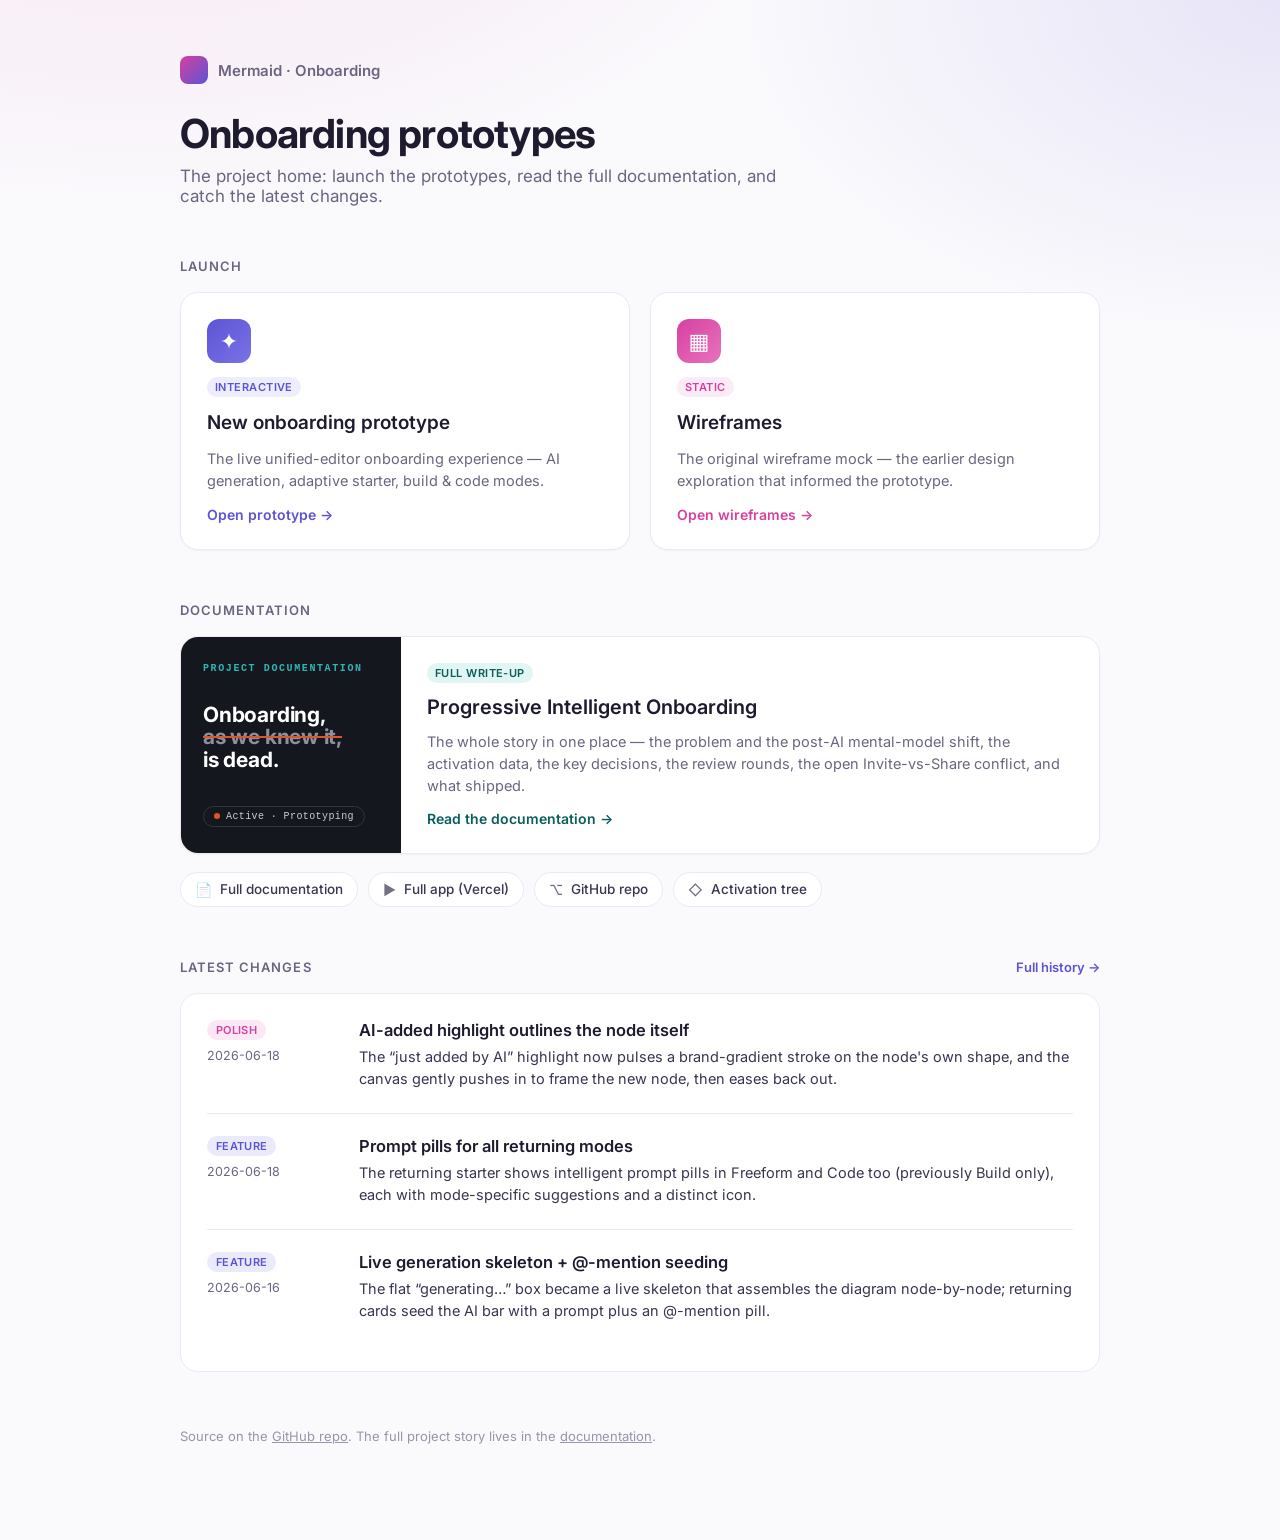
==== index.html @ cbf221f8 "Trim hub to 3 latest changes; add full documentation page The hub now opens to launchers, a Document" ====
<!doctype html>
<html lang="en">
  <head>
    <meta charset="utf-8" />
    <meta name="viewport" content="width=device-width, initial-scale=1" />
    <title>Mermaid · Onboarding Prototypes</title>
    <meta
      name="description"
      content="Entrypoint for the Mermaid onboarding prototypes — launch the prototype and wireframes, read the full project documentation, and see the latest changes."
    />
    <link rel="preconnect" href="https://fonts.googleapis.com" />
    <link rel="preconnect" href="https://fonts.gstatic.com" crossorigin />
    <link
      href="https://fonts.googleapis.com/css2?family=Inter:wght@400;500;600;700&display=swap"
      rel="stylesheet"
    />
    <style>
      :root {
        --pink: #d640a1;
        --purple: #5c54d4;
        --ink: #1f1b2e;
        --muted: #6b6680;
        --line: #ece9f3;
        --card: #ffffff;
        --bg: #faf9fc;
      }
      * {
        box-sizing: border-box;
      }
      html,
      body {
        margin: 0;
      }
      body {
        font-family: "Inter", system-ui, -apple-system, sans-serif;
        color: var(--ink);
        background:
          radial-gradient(1100px 600px at 12% -10%, rgba(214, 64, 161, 0.1), transparent 60%),
          radial-gradient(1000px 620px at 100% 0%, rgba(92, 84, 212, 0.12), transparent 55%),
          var(--bg);
        min-height: 100vh;
        padding: 56px 24px 96px;
      }
      .wrap {
        width: 100%;
        max-width: 920px;
        margin: 0 auto;
      }
      .brand {
        display: flex;
        align-items: center;
        gap: 10px;
        margin-bottom: 28px;
      }
      .brand .dot {
        width: 28px;
        height: 28px;
        border-radius: 8px;
        background: linear-gradient(135deg, var(--pink), var(--purple));
      }
      .brand span {
        font-weight: 600;
        font-size: 15px;
        color: var(--muted);
      }
      h1 {
        font-size: clamp(28px, 4vw, 40px);
        line-height: 1.1;
        margin: 0 0 10px;
        font-weight: 700;
        letter-spacing: -0.02em;
      }
      .lede {
        margin: 0 0 36px;
        color: var(--muted);
        font-size: 17px;
        max-width: 56ch;
      }

      /* ---------- Section scaffolding ---------- */
      section {
        margin-top: 52px;
      }
      .section-head {
        display: flex;
        align-items: baseline;
        justify-content: space-between;
        gap: 12px;
        margin-bottom: 18px;
      }
      .section-head h2 {
        font-size: 13px;
        font-weight: 600;
        text-transform: uppercase;
        letter-spacing: 0.08em;
        color: var(--muted);
        margin: 0;
      }
      .section-head a.head-link {
        font-size: 13px;
        font-weight: 600;
        color: var(--purple);
        text-decoration: none;
      }
      .section-head a.head-link:hover {
        text-decoration: underline;
      }

      /* ---------- Launch cards ---------- */
      .grid {
        display: grid;
        grid-template-columns: repeat(2, 1fr);
        gap: 20px;
      }
      @media (max-width: 680px) {
        .grid {
          grid-template-columns: 1fr;
        }
      }
      .card {
        display: flex;
        flex-direction: column;
        gap: 14px;
        padding: 26px;
        background: var(--card);
        border: 1px solid var(--line);
        border-radius: 18px;
        text-decoration: none;
        color: inherit;
        box-shadow: 0 1px 2px rgba(31, 27, 46, 0.04);
        transition:
          transform 0.18s ease,
          box-shadow 0.18s ease,
          border-color 0.18s ease;
      }
      .card:hover {
        transform: translateY(-3px);
        border-color: #ddd7ec;
        box-shadow: 0 18px 40px -18px rgba(92, 84, 212, 0.4);
      }
      .badge {
        width: 44px;
        height: 44px;
        border-radius: 12px;
        display: grid;
        place-items: center;
        color: #fff;
        font-size: 22px;
      }
      .badge.proto {
        background: linear-gradient(135deg, var(--purple), #7a72e6);
      }
      .badge.wire {
        background: linear-gradient(135deg, var(--pink), #e873bd);
      }
      .badge.docs {
        background: linear-gradient(135deg, #15171f, #3a3550);
      }
      .card h3 {
        margin: 0;
        font-size: 19px;
        font-weight: 600;
      }
      .card p {
        margin: 0;
        color: var(--muted);
        font-size: 14.5px;
        line-height: 1.5;
      }
      .go {
        margin-top: auto;
        font-size: 14px;
        font-weight: 600;
        color: var(--purple);
      }
      .card.wire .go {
        color: var(--pink);
      }
      .card.docs .go {
        color: #3a3550;
      }
      .tag {
        align-self: flex-start;
        font-size: 11px;
        font-weight: 600;
        letter-spacing: 0.04em;
        text-transform: uppercase;
        padding: 3px 8px;
        border-radius: 999px;
        background: rgba(92, 84, 212, 0.1);
        color: var(--purple);
      }
      .card.wire .tag {
        background: rgba(214, 64, 161, 0.1);
        color: var(--pink);
      }
      .card.docs .tag {
        background: rgba(31, 27, 46, 0.08);
        color: #3a3550;
      }

      /* ---------- Documentation feature card ---------- */
      .doc-card {
        display: grid;
        grid-template-columns: 220px 1fr;
        gap: 0;
        background: var(--card);
        border: 1px solid var(--line);
        border-radius: 18px;
        overflow: hidden;
        text-decoration: none;
        color: inherit;
        box-shadow: 0 1px 2px rgba(31, 27, 46, 0.04);
        transition:
          transform 0.18s ease,
          box-shadow 0.18s ease,
          border-color 0.18s ease;
      }
      .doc-card:hover {
        transform: translateY(-3px);
        border-color: #ddd7ec;
        box-shadow: 0 18px 40px -18px rgba(92, 84, 212, 0.4);
      }
      .doc-thumb {
        position: relative;
        background: #15171f;
        color: #fff;
        padding: 26px 22px;
        display: flex;
        flex-direction: column;
        justify-content: space-between;
        min-height: 168px;
      }
      .doc-thumb .kicker {
        font-family: ui-monospace, "JetBrains Mono", monospace;
        font-size: 10px;
        letter-spacing: 0.16em;
        text-transform: uppercase;
        color: #2fb6b3;
        font-weight: 600;
      }
      .doc-thumb .strap {
        font-size: 21px;
        line-height: 1.08;
        font-weight: 700;
        letter-spacing: -0.01em;
        margin-top: 12px;
      }
      .doc-thumb .strap s {
        color: #8a90a0;
        text-decoration-color: #e1542b;
        text-decoration-thickness: 2px;
      }
      .doc-thumb .pill {
        align-self: flex-start;
        margin-top: 16px;
        font-family: ui-monospace, "JetBrains Mono", monospace;
        font-size: 10px;
        letter-spacing: 0.04em;
        color: #c9cdd8;
        border: 1px solid #30343f;
        border-radius: 999px;
        padding: 4px 10px;
        display: inline-flex;
        align-items: center;
        gap: 6px;
      }
      .doc-thumb .pdot {
        width: 6px;
        height: 6px;
        border-radius: 50%;
        background: #e1542b;
      }
      .doc-body {
        padding: 26px;
        display: flex;
        flex-direction: column;
        gap: 12px;
      }
      .doc-body .tag {
        background: rgba(46, 182, 179, 0.14);
        color: #0a5f5e;
      }
      .doc-body h3 {
        margin: 0;
        font-size: 20px;
        font-weight: 600;
      }
      .doc-body p {
        margin: 0;
        color: var(--muted);
        font-size: 14.5px;
        line-height: 1.55;
      }
      .doc-body .go {
        color: #0a5f5e;
      }
      @media (max-width: 680px) {
        .doc-card {
          grid-template-columns: 1fr;
        }
      }

      /* ---------- Quick links ---------- */
      .links {
        display: flex;
        flex-wrap: wrap;
        gap: 10px;
      }
      .links a {
        display: inline-flex;
        align-items: center;
        gap: 8px;
        font-size: 13.5px;
        font-weight: 500;
        color: #3a3550;
        text-decoration: none;
        background: var(--card);
        border: 1px solid var(--line);
        border-radius: 999px;
        padding: 8px 14px;
        transition:
          border-color 0.15s ease,
          color 0.15s ease;
      }
      .links a:hover {
        border-color: #ddd7ec;
        color: var(--purple);
      }
      .links a .ico {
        font-size: 14px;
        opacity: 0.7;
      }

      /* ---------- Changelog (3 latest) ---------- */
      .panel {
        background: var(--card);
        border: 1px solid var(--line);
        border-radius: 18px;
        padding: 26px;
      }
      .entry {
        display: grid;
        grid-template-columns: 132px 1fr;
        gap: 20px;
        padding: 22px 0;
        border-top: 1px solid var(--line);
      }
      .entry:first-child {
        border-top: none;
        padding-top: 0;
      }
      @media (max-width: 680px) {
        .entry {
          grid-template-columns: 1fr;
          gap: 10px;
        }
      }
      .entry .meta {
        font-size: 12.5px;
        color: var(--muted);
      }
      .entry .date {
        display: block;
        margin-top: 8px;
      }
      .cat {
        display: inline-block;
        font-size: 11px;
        font-weight: 600;
        letter-spacing: 0.03em;
        text-transform: uppercase;
        padding: 3px 9px;
        border-radius: 999px;
      }
      .cat.feature {
        background: rgba(92, 84, 212, 0.12);
        color: var(--purple);
      }
      .cat.polish {
        background: rgba(214, 64, 161, 0.12);
        color: var(--pink);
      }
      .cat.infra {
        background: rgba(34, 139, 110, 0.14);
        color: #1f7a5e;
      }
      .cat.decision {
        background: rgba(199, 137, 16, 0.16);
        color: #9a6a0b;
      }
      .cat.note {
        background: rgba(107, 102, 128, 0.14);
        color: var(--muted);
      }
      .entry h3 {
        margin: 0 0 6px;
        font-size: 16.5px;
        font-weight: 600;
      }
      .entry .what {
        margin: 0;
        font-size: 14.5px;
        line-height: 1.55;
        color: #3a3550;
      }

      footer {
        margin-top: 56px;
        color: #9a95ab;
        font-size: 13px;
      }
      footer a {
        color: #9a95ab;
      }
    </style>
  </head>
  <body>
    <div class="wrap">
      <div class="brand">
        <div class="dot" aria-hidden="true"></div>
        <span>Mermaid · Onboarding</span>
      </div>

      <h1>Onboarding prototypes</h1>
      <p class="lede">
        The project home: launch the prototypes, read the full documentation,
        and catch the latest changes.
      </p>

      <!-- ===================== LAUNCH ===================== -->
      <section aria-label="Prototypes">
        <div class="section-head"><h2>Launch</h2></div>
        <div class="grid">
          <a class="card proto" href="./prototype/">
            <div class="badge proto" aria-hidden="true">✦</div>
            <span class="tag">Interactive</span>
            <h3>New onboarding prototype</h3>
            <p>
              The live unified-editor onboarding experience — AI generation,
              adaptive starter, build &amp; code modes.
            </p>
            <span class="go">Open prototype →</span>
          </a>

          <a class="card wire" href="./wireframes/">
            <div class="badge wire" aria-hidden="true">▦</div>
            <span class="tag">Static</span>
            <h3>Wireframes</h3>
            <p>
              The original wireframe mock — the earlier design exploration that
              informed the prototype.
            </p>
            <span class="go">Open wireframes →</span>
          </a>
        </div>
      </section>

      <!-- ===================== DOCUMENTATION ===================== -->
      <section aria-label="Documentation">
        <div class="section-head"><h2>Documentation</h2></div>
        <a class="doc-card" href="./documentation/">
          <div class="doc-thumb" aria-hidden="true">
            <div class="kicker">Project Documentation</div>
            <div class="strap">Onboarding,<br /><s>as we knew it,</s><br />is dead.</div>
            <span class="pill"><span class="pdot"></span> Active · Prototyping</span>
          </div>
          <div class="doc-body">
            <span class="tag">Full write-up</span>
            <h3>Progressive Intelligent Onboarding</h3>
            <p>
              The whole story in one place — the problem and the post-AI
              mental-model shift, the activation data, the key decisions, the
              review rounds, the open Invite-vs-Share conflict, and what shipped.
            </p>
            <span class="go">Read the documentation →</span>
          </div>
        </a>

        <div class="links" style="margin-top: 18px">
          <a href="./documentation/"><span class="ico">📄</span> Full documentation</a>
          <a href="https://unified-editor-ten.vercel.app/"><span class="ico">▶</span> Full app (Vercel)</a>
          <a href="https://github.com/rubenmango/Mermaid-onboarding-intelliagent-"><span class="ico">⌥</span> GitHub repo</a>
          <a href="https://mermaid.ai/app/projects/4fd27a49-a84c-4c00-99c5-d98790210369/diagrams/3564311c-bf39-4794-8918-57a1eb16488d"><span class="ico">◇</span> Activation tree</a>
        </div>
      </section>

      <!-- ===================== LATEST CHANGES ===================== -->
      <section aria-label="Latest changes">
        <div class="section-head">
          <h2>Latest changes</h2>
          <a class="head-link" href="./documentation/#evolution">Full history →</a>
        </div>
        <div class="panel">
          <div id="changelog"><!-- 3 latest injected here --></div>
        </div>
      </section>

      <footer>
        Source on the
        <a href="https://github.com/rubenmango/Mermaid-onboarding-intelliagent-"
          >GitHub repo</a
        >. The full project story lives in the
        <a href="./documentation/">documentation</a>.
      </footer>
    </div>

    <script>
      // ---------- Latest changes (3 most recent, newest first) ----------
      // Edit this array to publish entries. The hub only shows these three;
      // the full history lives in ./documentation/#evolution.
      const LATEST = [
        {
          date: "2026-06-18",
          cat: "polish",
          title: "AI-added highlight outlines the node itself",
          what: "The “just added by AI” highlight now pulses a brand-gradient stroke on the node's own shape, and the canvas gently pushes in to frame the new node, then eases back out.",
        },
        {
          date: "2026-06-18",
          cat: "feature",
          title: "Prompt pills for all returning modes",
          what: "The returning starter shows intelligent prompt pills in Freeform and Code too (previously Build only), each with mode-specific suggestions and a distinct icon.",
        },
        {
          date: "2026-06-16",
          cat: "feature",
          title: "Live generation skeleton + @-mention seeding",
          what: "The flat “generating…” box became a live skeleton that assembles the diagram node-by-node; returning cards seed the AI bar with a prompt plus an @-mention pill.",
        },
      ];

      const catLabel = (c) =>
        ({ feature: "Feature", polish: "Polish", infra: "Infra", decision: "Decision", note: "Note" }[c] || "Note");
      const esc = (s) =>
        String(s ?? "").replace(/[&<>"]/g, (c) =>
          ({ "&": "&amp;", "<": "&lt;", ">": "&gt;", '"': "&quot;" }[c]),
        );

      function entryHTML(e) {
        return `
          <div class="entry">
            <div class="meta">
              <span class="cat ${esc(e.cat)}">${esc(catLabel(e.cat))}</span>
              <span class="date">${esc(e.date)}</span>
            </div>
            <div>
              <h3>${esc(e.title)}</h3>
              <p class="what">${esc(e.what)}</p>
            </div>
          </div>`;
      }

      document.getElementById("changelog").innerHTML = LATEST.slice(0, 3)
        .map(entryHTML)
        .join("");
    </script>
  </body>
</html>
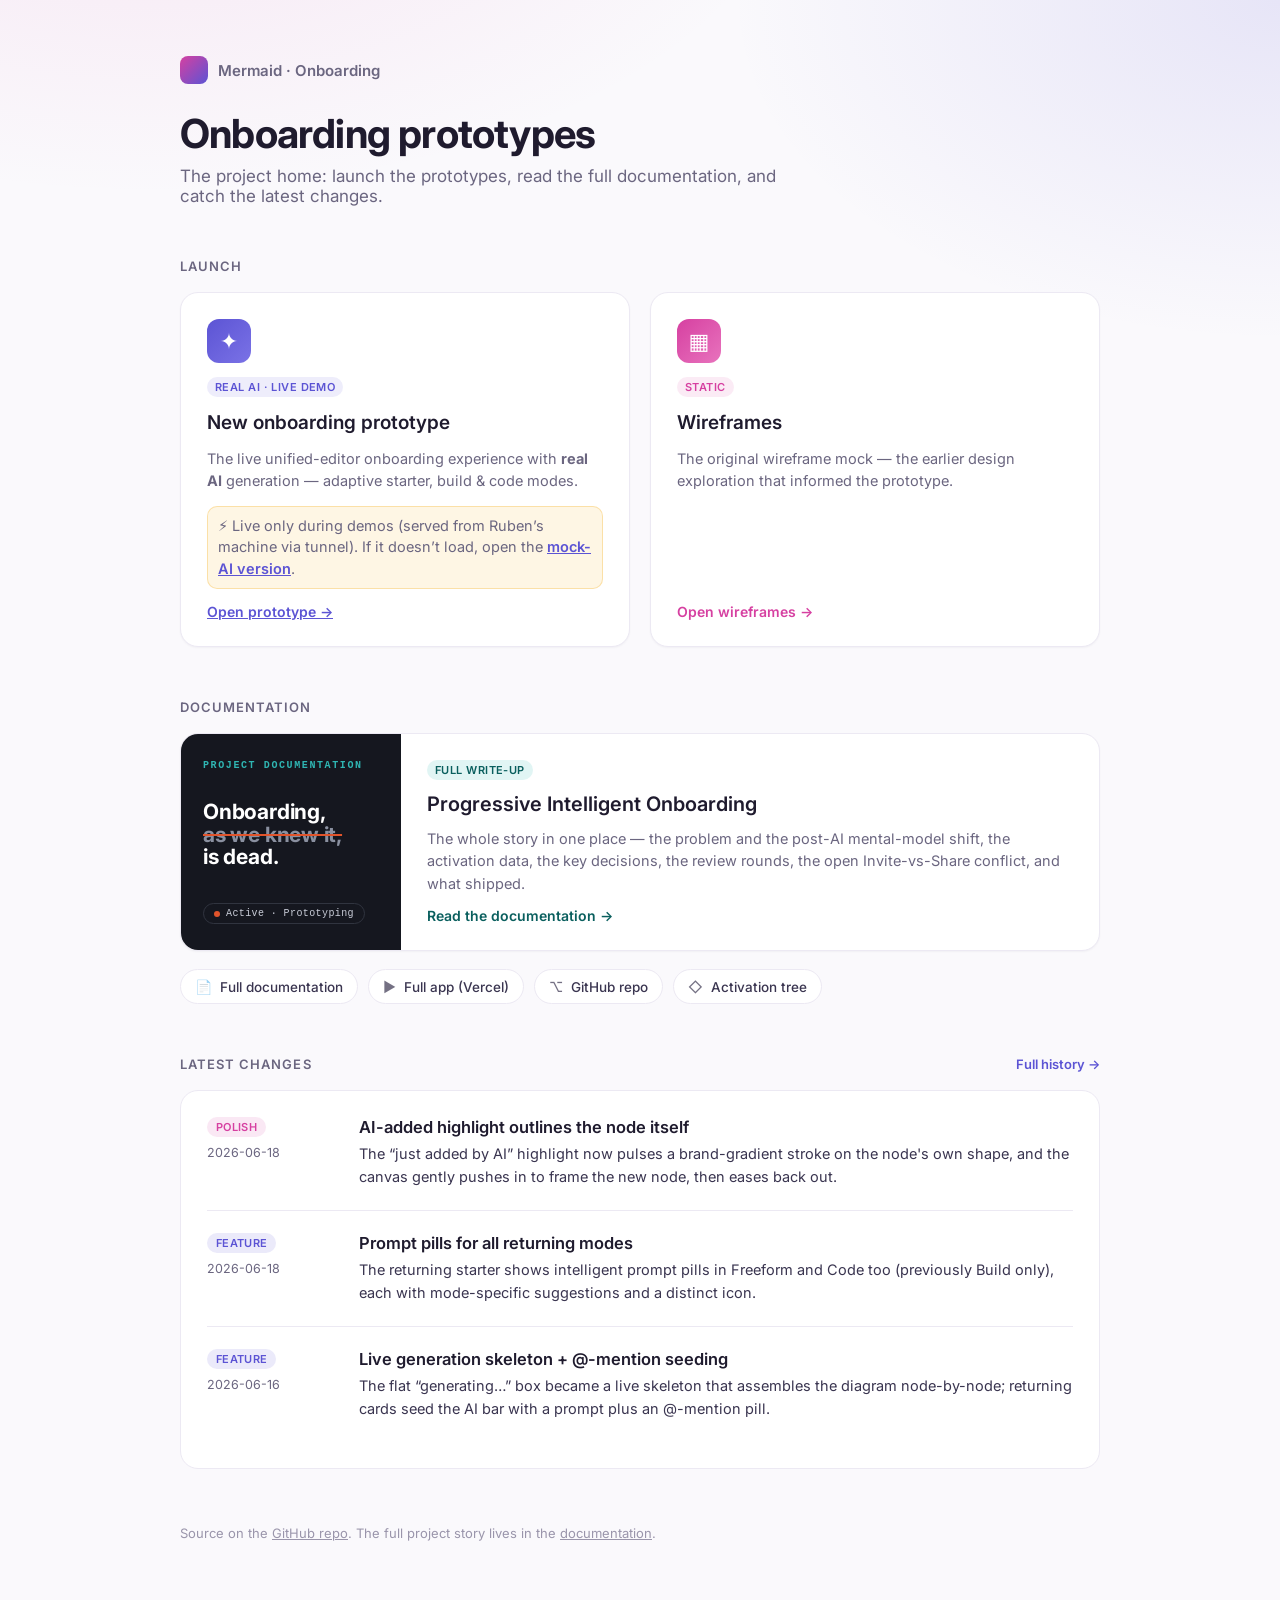
==== commit 75d9df59: "Hub: point prototype card at permanent real-AI tunnel (ngrok), keep mock as fallback" ====
--- a/index.html
+++ b/index.html
@@ -198,6 +198,19 @@
         background: rgba(31, 27, 46, 0.08);
         color: #3a3550;
       }
+      .live-note {
+        font-size: 12.5px;
+        line-height: 1.45;
+        color: #8a6d1f;
+        background: rgba(245, 178, 38, 0.12);
+        border: 1px solid rgba(245, 178, 38, 0.32);
+        border-radius: 10px;
+        padding: 8px 10px;
+      }
+      .live-note a {
+        color: var(--purple);
+        font-weight: 600;
+      }
 
       /* ---------- Documentation feature card ---------- */
       .doc-card {
@@ -432,16 +445,28 @@
       <section aria-label="Prototypes">
         <div class="section-head"><h2>Launch</h2></div>
         <div class="grid">
-          <a class="card proto" href="./prototype/">
+          <div class="card proto">
             <div class="badge proto" aria-hidden="true">✦</div>
-            <span class="tag">Interactive</span>
+            <span class="tag">Real AI · Live demo</span>
             <h3>New onboarding prototype</h3>
             <p>
-              The live unified-editor onboarding experience — AI generation,
-              adaptive starter, build &amp; code modes.
+              The live unified-editor onboarding experience with
+              <strong>real AI</strong> generation — adaptive starter, build &amp;
+              code modes.
             </p>
-            <span class="go">Open prototype →</span>
-          </a>
+            <p class="live-note">
+              ⚡ Live only during demos (served from Ruben’s machine via tunnel).
+              If it doesn’t load, open the
+              <a href="./prototype/">mock-AI version</a>.
+            </p>
+            <a
+              class="go"
+              href="https://repost-polymer-ambitious.ngrok-free.dev"
+              target="_blank"
+              rel="noopener"
+              >Open prototype →</a
+            >
+          </div>
 
           <a class="card wire" href="./wireframes/">
             <div class="badge wire" aria-hidden="true">▦</div>
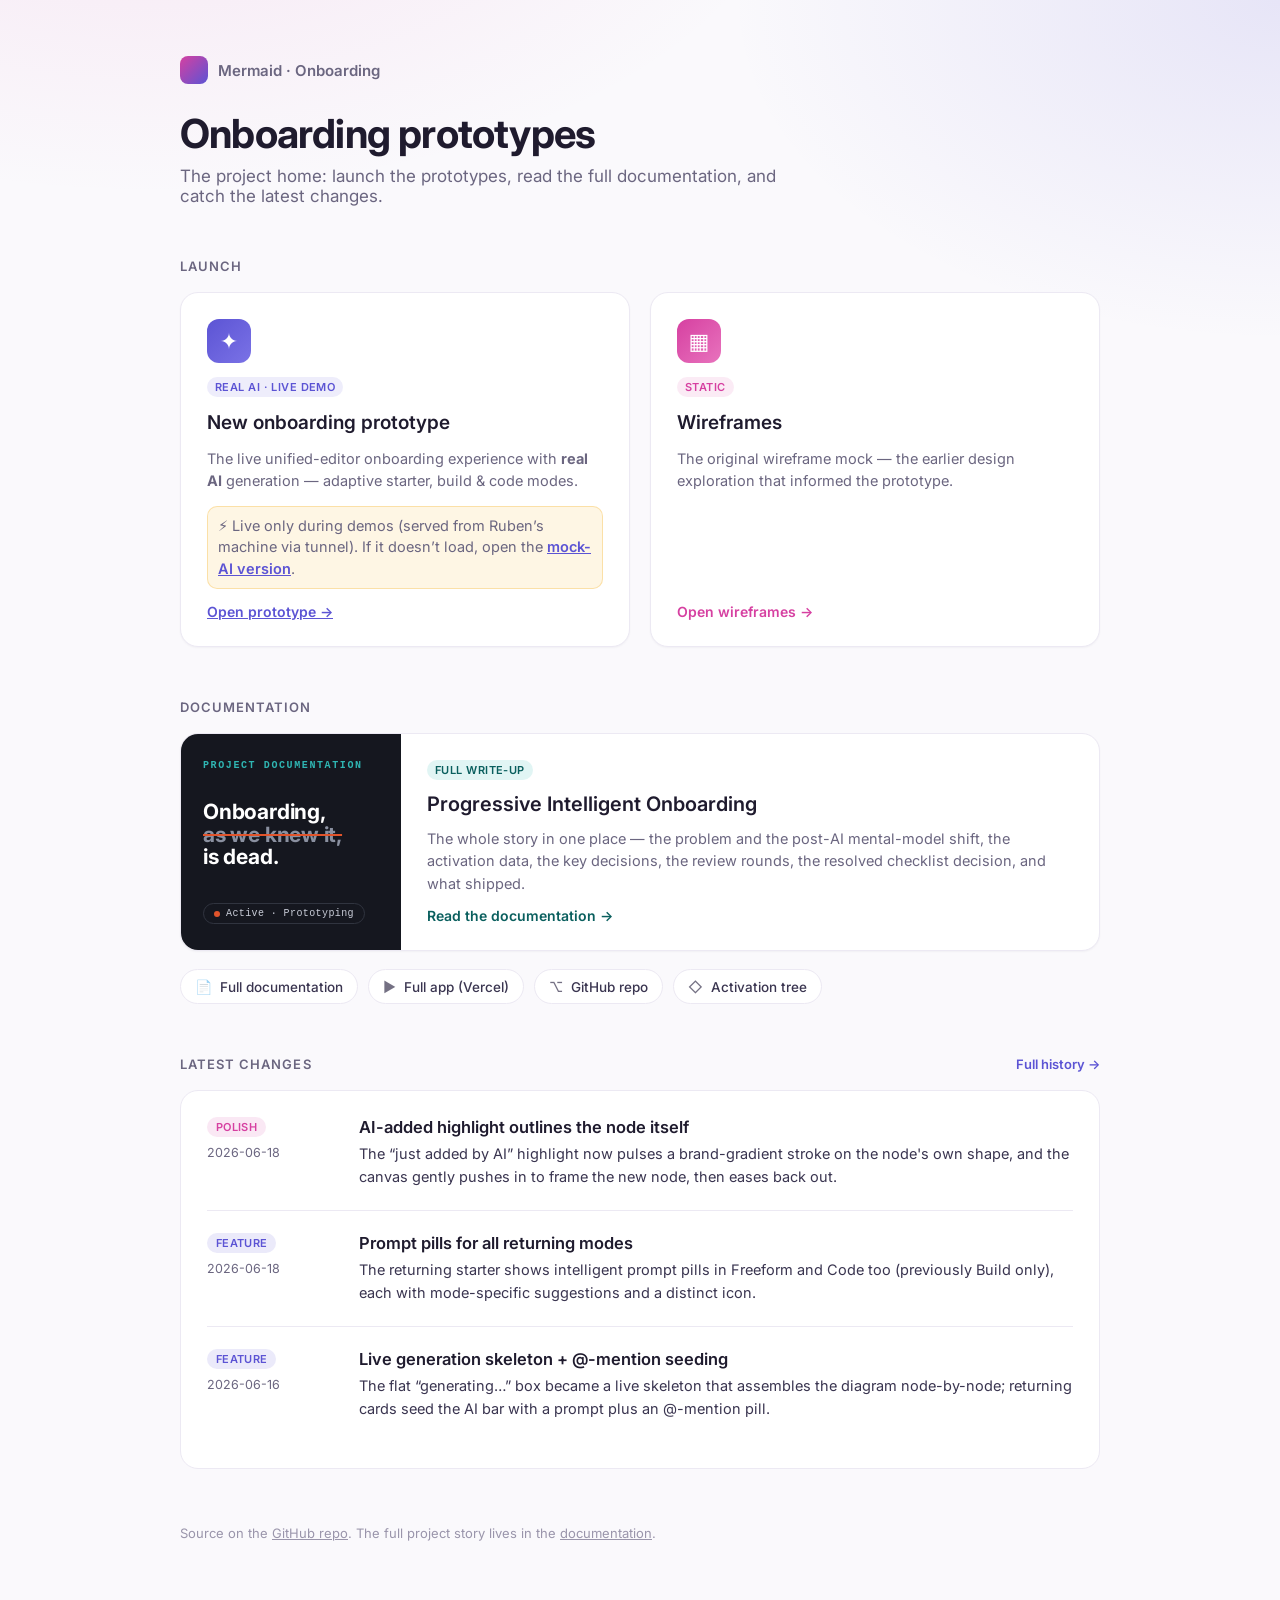
==== commit df56e3f5: "Docs: resolve checklist decision; expand + recolor activation tree §09 now reads as settled (4-step " ====
--- a/index.html
+++ b/index.html
@@ -496,7 +496,7 @@
             <p>
               The whole story in one place — the problem and the post-AI
               mental-model shift, the activation data, the key decisions, the
-              review rounds, the open Invite-vs-Share conflict, and what shipped.
+              review rounds, the resolved checklist decision, and what shipped.
             </p>
             <span class="go">Read the documentation →</span>
           </div>
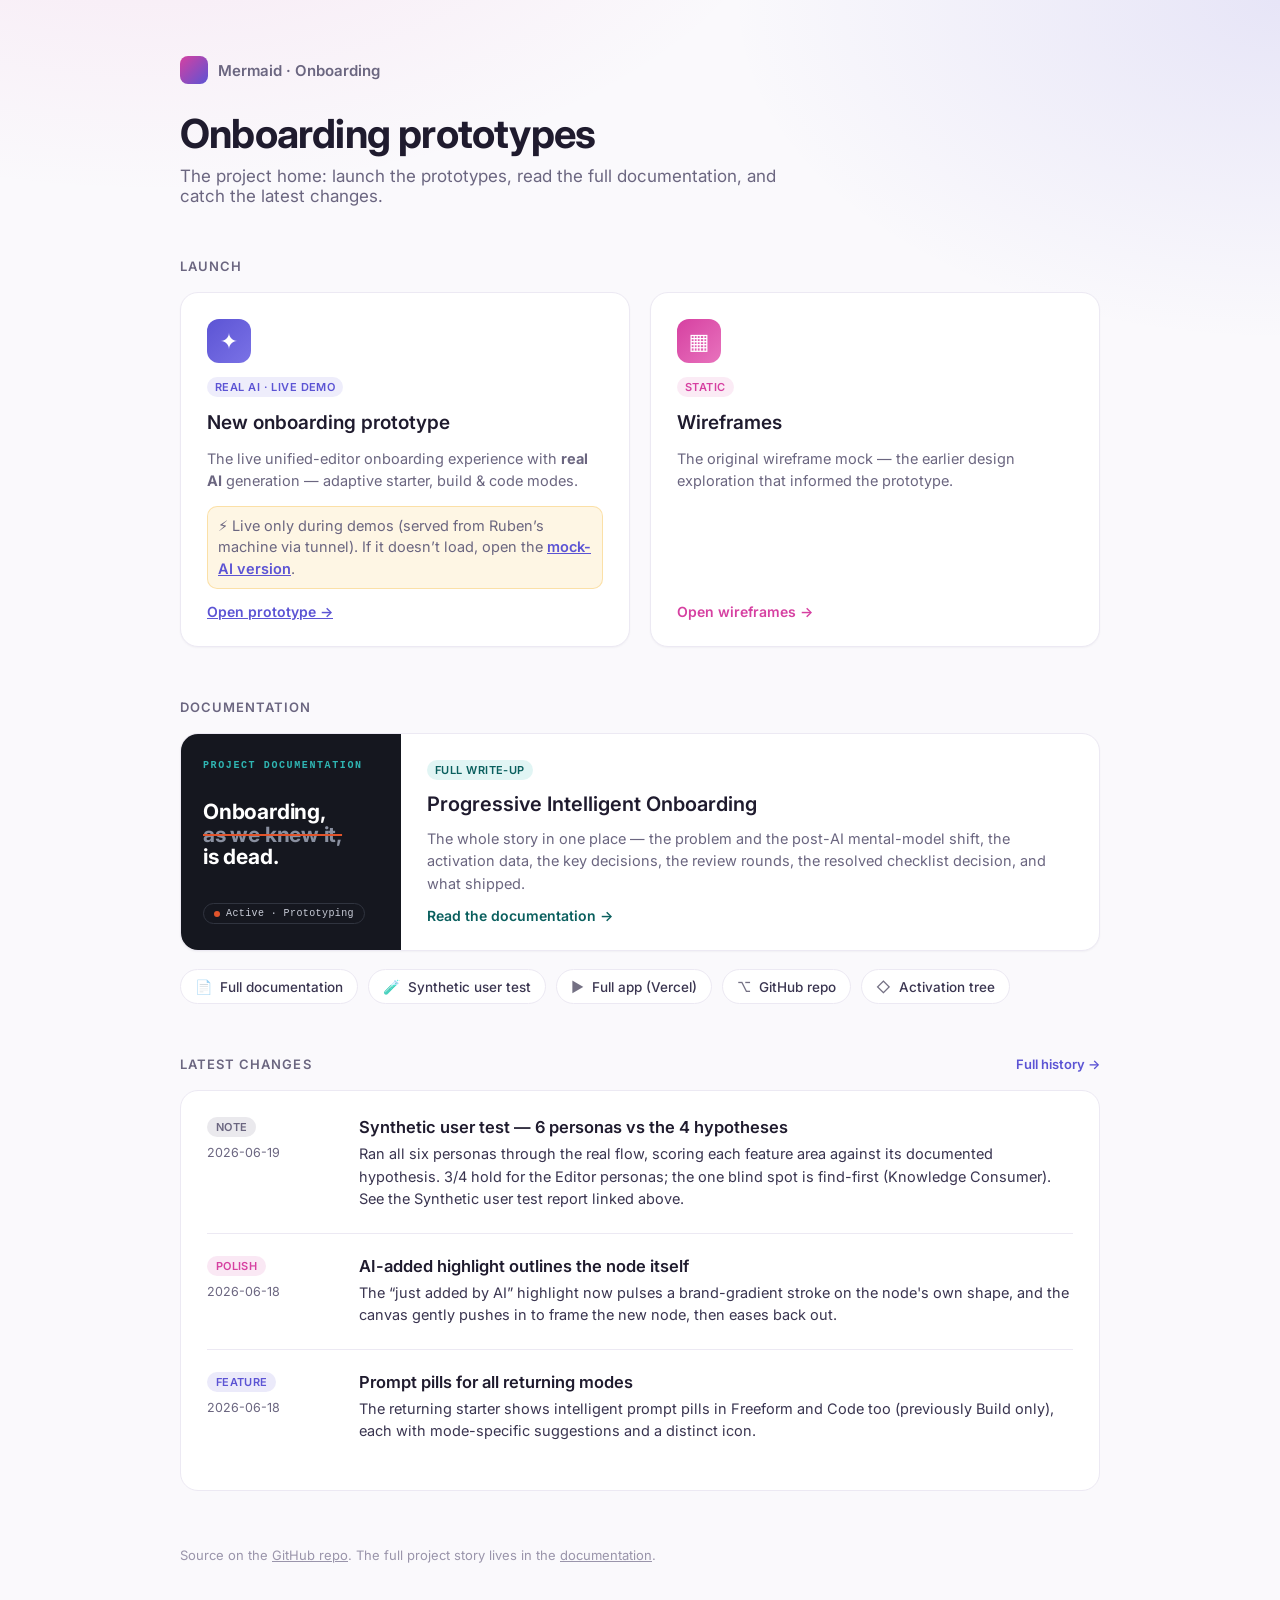
==== commit 30ee8923: "Add synthetic user test report; link from hub + documentation" ====
--- a/index.html
+++ b/index.html
@@ -504,6 +504,7 @@
 
         <div class="links" style="margin-top: 18px">
           <a href="./documentation/"><span class="ico">📄</span> Full documentation</a>
+          <a href="./synthetic-user-test.html"><span class="ico">🧪</span> Synthetic user test</a>
           <a href="https://unified-editor-ten.vercel.app/"><span class="ico">▶</span> Full app (Vercel)</a>
           <a href="https://github.com/rubenmango/Mermaid-onboarding-intelliagent-"><span class="ico">⌥</span> GitHub repo</a>
           <a href="https://mermaid.ai/app/projects/4fd27a49-a84c-4c00-99c5-d98790210369/diagrams/3564311c-bf39-4794-8918-57a1eb16488d"><span class="ico">◇</span> Activation tree</a>
@@ -535,6 +536,12 @@
       // Edit this array to publish entries. The hub only shows these three;
       // the full history lives in ./documentation/#evolution.
       const LATEST = [
+        {
+          date: "2026-06-19",
+          cat: "note",
+          title: "Synthetic user test — 6 personas vs the 4 hypotheses",
+          what: "Ran all six personas through the real flow, scoring each feature area against its documented hypothesis. 3/4 hold for the Editor personas; the one blind spot is find-first (Knowledge Consumer). See the Synthetic user test report linked above.",
+        },
         {
           date: "2026-06-18",
           cat: "polish",
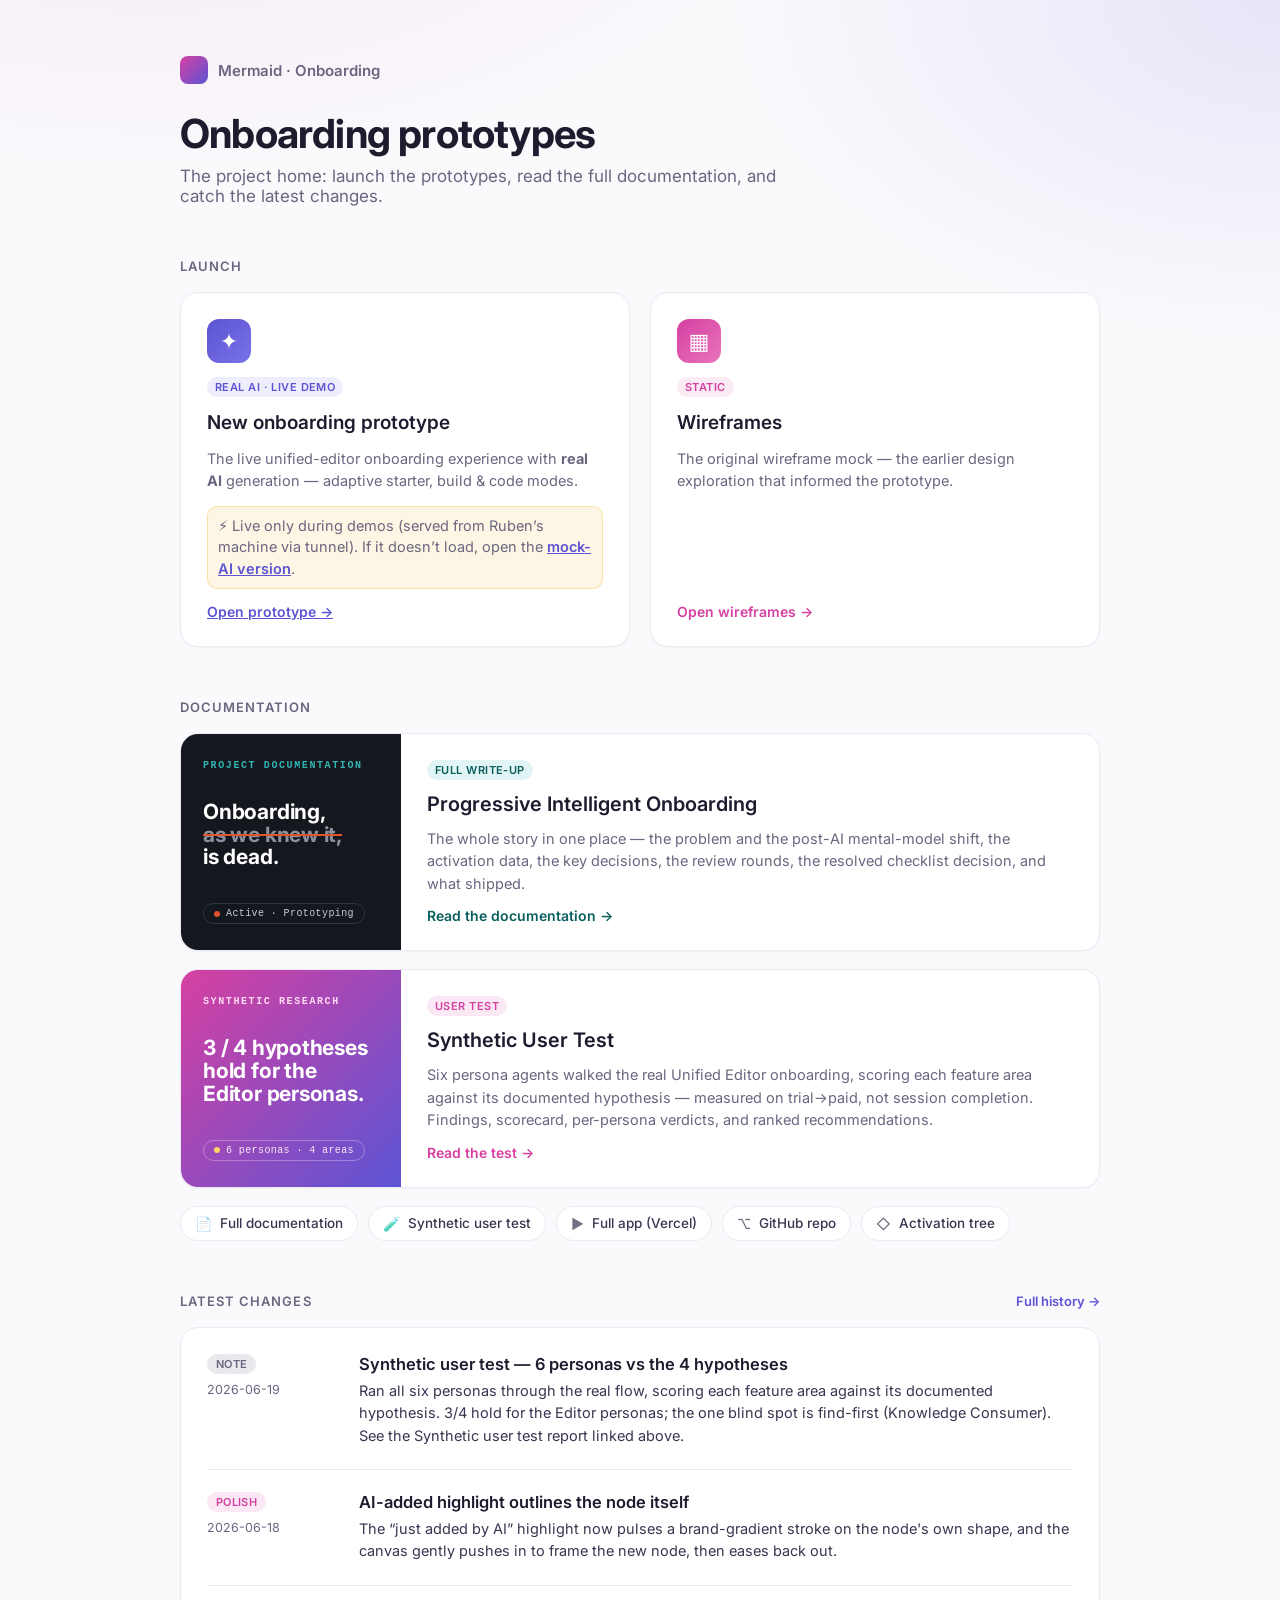
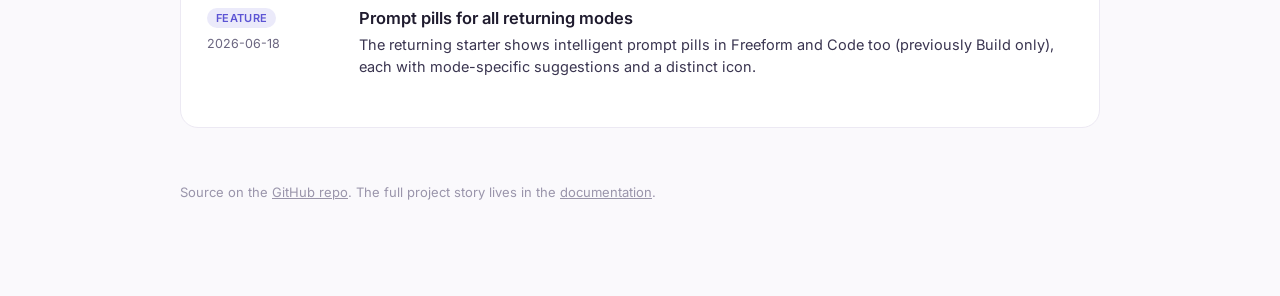
==== commit d580a278: "Hub: promote synthetic user test to a card + deploy the page Add a first-class research card linking" ====
--- a/index.html
+++ b/index.html
@@ -307,6 +307,35 @@
       }
       .doc-body .go {
         color: #0a5f5e;
+      }
+
+      /* Synthetic test — pink/purple research variant */
+      .doc-card.test {
+        margin-top: 18px;
+      }
+      .doc-card.test .doc-thumb {
+        background: linear-gradient(135deg, var(--pink), var(--purple));
+      }
+      .doc-card.test .doc-thumb .kicker {
+        color: #ffd9ef;
+      }
+      .doc-card.test .doc-thumb .strap s {
+        color: rgba(255, 255, 255, 0.6);
+        text-decoration-color: #ffd166;
+      }
+      .doc-card.test .doc-thumb .pill {
+        color: #fbe8f4;
+        border-color: rgba(255, 255, 255, 0.3);
+      }
+      .doc-card.test .doc-thumb .pdot {
+        background: #ffd166;
+      }
+      .doc-card.test .doc-body .tag {
+        background: rgba(214, 64, 161, 0.12);
+        color: var(--pink);
+      }
+      .doc-card.test .doc-body .go {
+        color: var(--pink);
       }
       @media (max-width: 680px) {
         .doc-card {
@@ -499,6 +528,25 @@
               review rounds, the resolved checklist decision, and what shipped.
             </p>
             <span class="go">Read the documentation →</span>
+          </div>
+        </a>
+
+        <a class="doc-card test" href="./synthetic-user-test.html">
+          <div class="doc-thumb" aria-hidden="true">
+            <div class="kicker">Synthetic Research</div>
+            <div class="strap">3 / 4 hypotheses<br />hold for the<br />Editor personas.</div>
+            <span class="pill"><span class="pdot"></span> 6 personas · 4 areas</span>
+          </div>
+          <div class="doc-body">
+            <span class="tag">User test</span>
+            <h3>Synthetic User Test</h3>
+            <p>
+              Six persona agents walked the real Unified Editor onboarding,
+              scoring each feature area against its documented hypothesis —
+              measured on trial→paid, not session completion. Findings,
+              scorecard, per-persona verdicts, and ranked recommendations.
+            </p>
+            <span class="go">Read the test →</span>
           </div>
         </a>
 
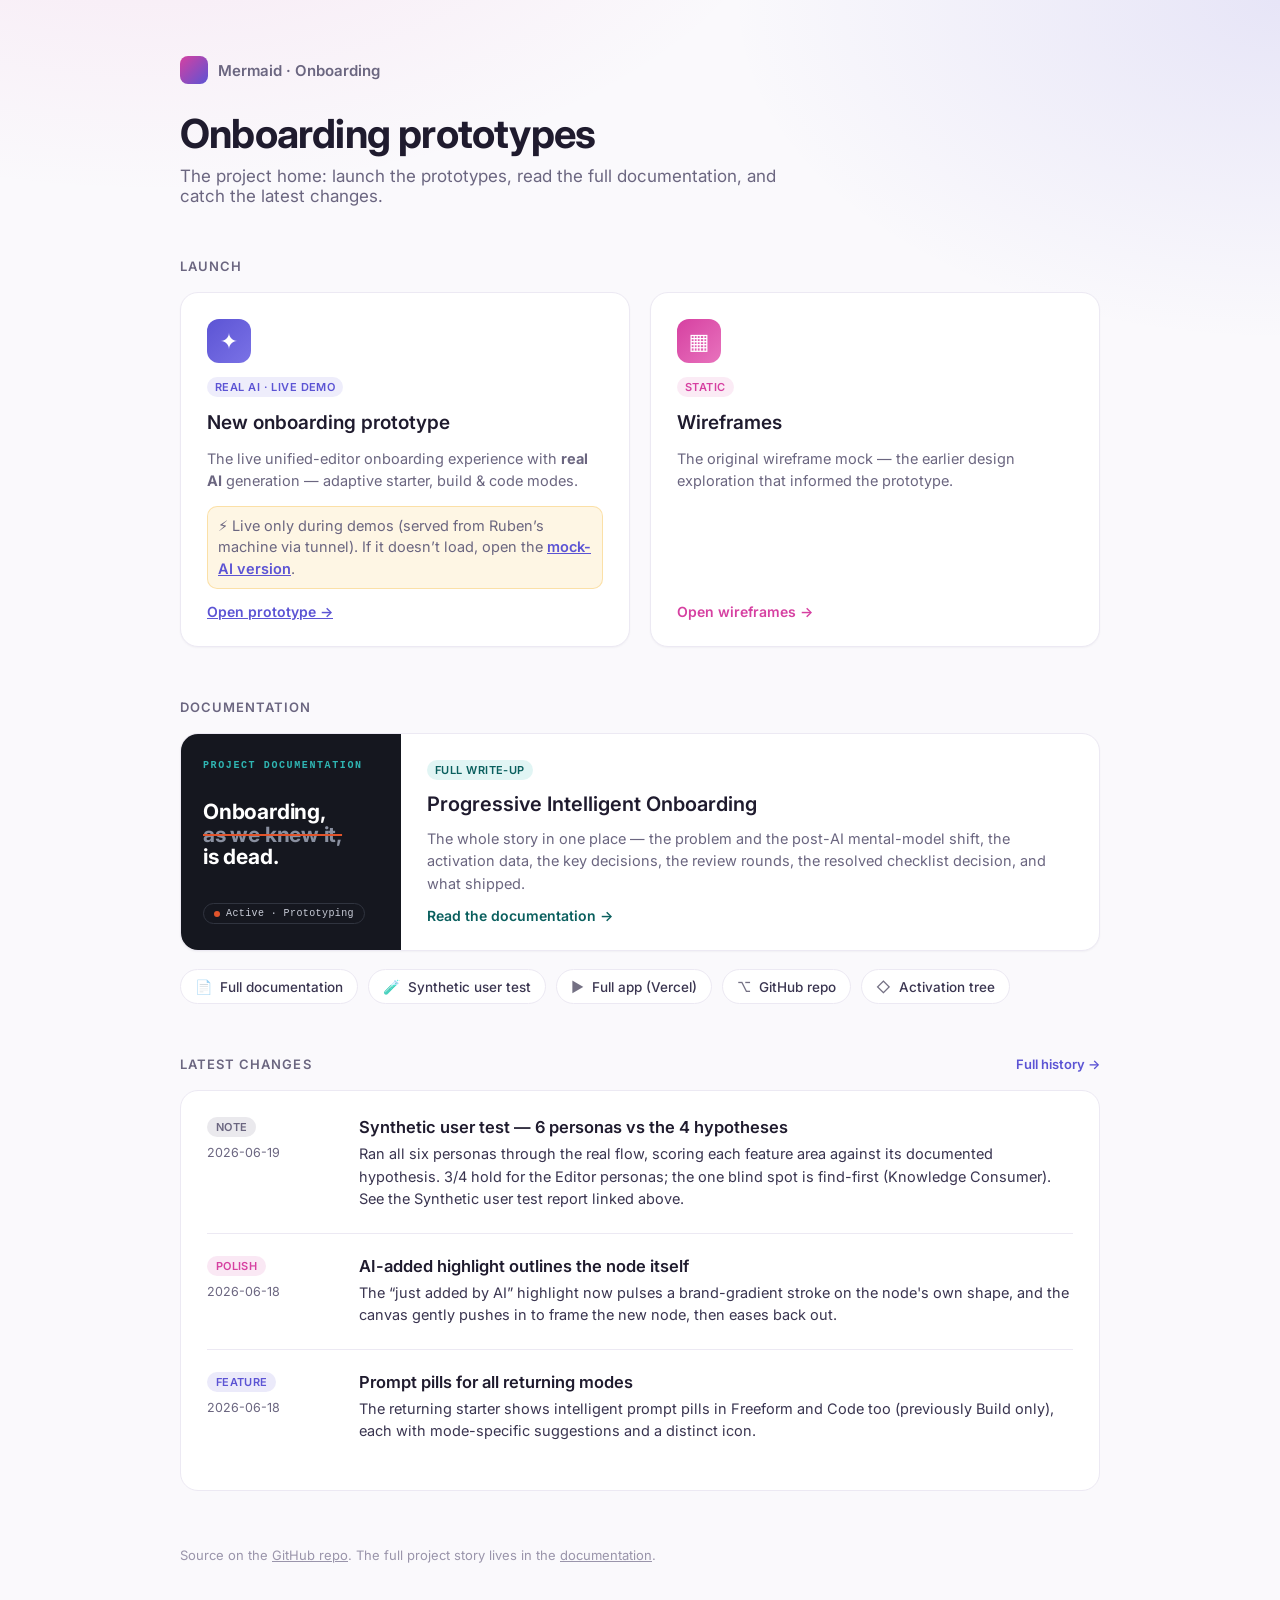
==== commit bb39a9fb: "Link synthetic user test from hub + documentation; add changelog entry" ====
--- a/index.html
+++ b/index.html
@@ -307,35 +307,6 @@
       }
       .doc-body .go {
         color: #0a5f5e;
-      }
-
-      /* Synthetic test — pink/purple research variant */
-      .doc-card.test {
-        margin-top: 18px;
-      }
-      .doc-card.test .doc-thumb {
-        background: linear-gradient(135deg, var(--pink), var(--purple));
-      }
-      .doc-card.test .doc-thumb .kicker {
-        color: #ffd9ef;
-      }
-      .doc-card.test .doc-thumb .strap s {
-        color: rgba(255, 255, 255, 0.6);
-        text-decoration-color: #ffd166;
-      }
-      .doc-card.test .doc-thumb .pill {
-        color: #fbe8f4;
-        border-color: rgba(255, 255, 255, 0.3);
-      }
-      .doc-card.test .doc-thumb .pdot {
-        background: #ffd166;
-      }
-      .doc-card.test .doc-body .tag {
-        background: rgba(214, 64, 161, 0.12);
-        color: var(--pink);
-      }
-      .doc-card.test .doc-body .go {
-        color: var(--pink);
       }
       @media (max-width: 680px) {
         .doc-card {
@@ -528,25 +499,6 @@
               review rounds, the resolved checklist decision, and what shipped.
             </p>
             <span class="go">Read the documentation →</span>
-          </div>
-        </a>
-
-        <a class="doc-card test" href="./synthetic-user-test.html">
-          <div class="doc-thumb" aria-hidden="true">
-            <div class="kicker">Synthetic Research</div>
-            <div class="strap">3 / 4 hypotheses<br />hold for the<br />Editor personas.</div>
-            <span class="pill"><span class="pdot"></span> 6 personas · 4 areas</span>
-          </div>
-          <div class="doc-body">
-            <span class="tag">User test</span>
-            <h3>Synthetic User Test</h3>
-            <p>
-              Six persona agents walked the real Unified Editor onboarding,
-              scoring each feature area against its documented hypothesis —
-              measured on trial→paid, not session completion. Findings,
-              scorecard, per-persona verdicts, and ranked recommendations.
-            </p>
-            <span class="go">Read the test →</span>
           </div>
         </a>
 
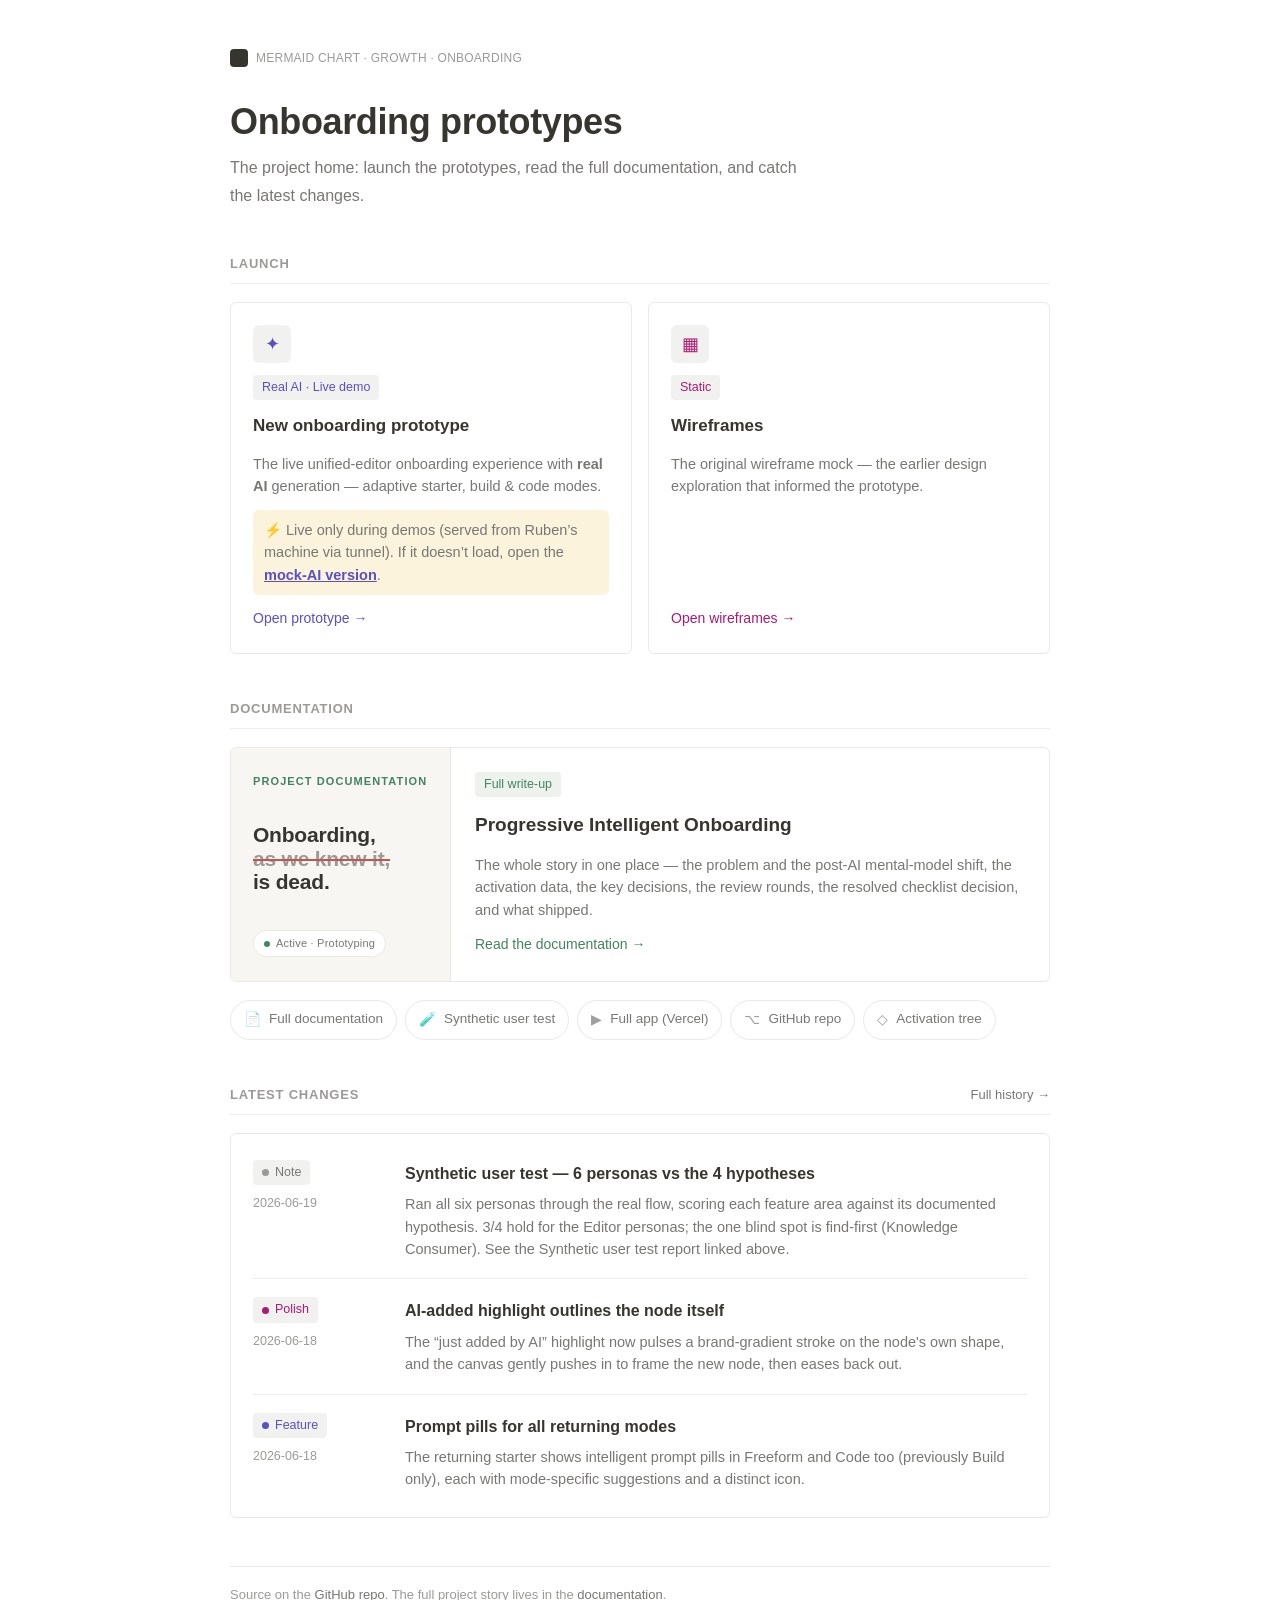
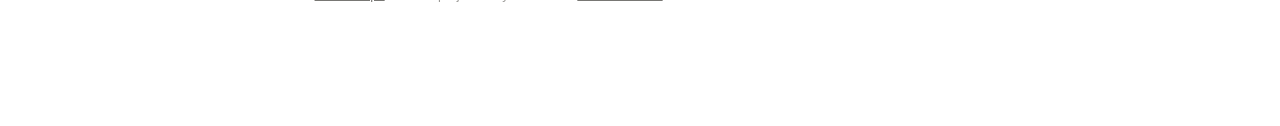
==== commit 8ef01cc8: "Restyle hub to Notion-plain to match the synthetic user test report" ====
--- a/index.html
+++ b/index.html
@@ -8,21 +8,27 @@
       name="description"
       content="Entrypoint for the Mermaid onboarding prototypes — launch the prototype and wireframes, read the full project documentation, and see the latest changes."
     />
-    <link rel="preconnect" href="https://fonts.googleapis.com" />
-    <link rel="preconnect" href="https://fonts.gstatic.com" crossorigin />
-    <link
-      href="https://fonts.googleapis.com/css2?family=Inter:wght@400;500;600;700&display=swap"
-      rel="stylesheet"
-    />
     <style>
+      /* Notion-plain palette — matches synthetic-user-test.html */
       :root {
-        --pink: #d640a1;
-        --purple: #5c54d4;
-        --ink: #1f1b2e;
-        --muted: #6b6680;
-        --line: #ece9f3;
+        --ink: #37352f;
+        --muted: #787774;
+        --faint: #9b9a97;
+        --line: #e9e9e7;
+        --line-soft: #ededec;
+        --bg: #ffffff;
         --card: #ffffff;
-        --bg: #faf9fc;
+        --tint: #f7f6f3;
+        --pink: #ad1a72;
+        --purple: #5b4fc4;
+        --green: #448361;
+        --green-bg: #edf3ec;
+        --amber: #9f6b17;
+        --amber-bg: #fbf3db;
+        --red: #c4554d;
+        --red-bg: #fbe4e2;
+        --gray-bg: #f1f1ef;
+        --radius: 6px;
       }
       * {
         box-sizing: border-box;
@@ -32,85 +38,93 @@
         margin: 0;
       }
       body {
-        font-family: "Inter", system-ui, -apple-system, sans-serif;
+        font-family: -apple-system, BlinkMacSystemFont, "Segoe UI", Helvetica,
+          "Apple Color Emoji", Arial, sans-serif;
         color: var(--ink);
-        background:
-          radial-gradient(1100px 600px at 12% -10%, rgba(214, 64, 161, 0.1), transparent 60%),
-          radial-gradient(1000px 620px at 100% 0%, rgba(92, 84, 212, 0.12), transparent 55%),
-          var(--bg);
+        background: var(--bg);
+        font-size: 16px;
+        line-height: 1.7;
+        -webkit-font-smoothing: antialiased;
         min-height: 100vh;
-        padding: 56px 24px 96px;
+        padding: 48px 24px 120px;
       }
       .wrap {
         width: 100%;
-        max-width: 920px;
+        max-width: 820px;
         margin: 0 auto;
       }
-      .brand {
+      a {
+        color: var(--ink);
+      }
+
+      /* ---------- Header ---------- */
+      .topbar {
         display: flex;
         align-items: center;
-        gap: 10px;
-        margin-bottom: 28px;
-      }
-      .brand .dot {
-        width: 28px;
-        height: 28px;
-        border-radius: 8px;
-        background: linear-gradient(135deg, var(--pink), var(--purple));
-      }
-      .brand span {
-        font-weight: 600;
-        font-size: 15px;
-        color: var(--muted);
+        gap: 8px;
+        font-size: 12px;
+        color: var(--faint);
+        font-weight: 500;
+        letter-spacing: 0.02em;
+        margin-bottom: 32px;
+      }
+      .logo {
+        width: 18px;
+        height: 18px;
+        border-radius: 4px;
+        background: var(--ink);
+        display: inline-block;
       }
       h1 {
-        font-size: clamp(28px, 4vw, 40px);
-        line-height: 1.1;
-        margin: 0 0 10px;
+        font-size: 36px;
+        line-height: 1.2;
+        margin: 0.1em 0 0.3em;
         font-weight: 700;
-        letter-spacing: -0.02em;
+        letter-spacing: -0.01em;
       }
       .lede {
-        margin: 0 0 36px;
-        color: var(--muted);
-        font-size: 17px;
-        max-width: 56ch;
+        margin: 0;
+        color: var(--muted);
+        font-size: 16px;
+        max-width: 64ch;
       }
 
       /* ---------- Section scaffolding ---------- */
       section {
-        margin-top: 52px;
+        margin-top: 44px;
       }
       .section-head {
         display: flex;
         align-items: baseline;
-        justify-content: space-between;
-        gap: 12px;
+        gap: 10px;
         margin-bottom: 18px;
+        padding-bottom: 8px;
+        border-bottom: 1px solid var(--line-soft);
       }
       .section-head h2 {
         font-size: 13px;
         font-weight: 600;
         text-transform: uppercase;
-        letter-spacing: 0.08em;
-        color: var(--muted);
+        letter-spacing: 0.06em;
+        color: var(--faint);
         margin: 0;
       }
       .section-head a.head-link {
+        margin-left: auto;
         font-size: 13px;
-        font-weight: 600;
-        color: var(--purple);
+        font-weight: 500;
+        color: var(--muted);
         text-decoration: none;
       }
       .section-head a.head-link:hover {
-        text-decoration: underline;
+        color: var(--ink);
       }
 
       /* ---------- Launch cards ---------- */
       .grid {
         display: grid;
         grid-template-columns: repeat(2, 1fr);
-        gap: 20px;
+        gap: 16px;
       }
       @media (max-width: 680px) {
         .grid {
@@ -120,92 +134,85 @@
       .card {
         display: flex;
         flex-direction: column;
-        gap: 14px;
-        padding: 26px;
+        gap: 12px;
+        padding: 22px;
         background: var(--card);
         border: 1px solid var(--line);
-        border-radius: 18px;
+        border-radius: var(--radius);
         text-decoration: none;
         color: inherit;
-        box-shadow: 0 1px 2px rgba(31, 27, 46, 0.04);
-        transition:
-          transform 0.18s ease,
-          box-shadow 0.18s ease,
-          border-color 0.18s ease;
+        transition: border-color 0.15s ease, background 0.15s ease;
       }
       .card:hover {
-        transform: translateY(-3px);
-        border-color: #ddd7ec;
-        box-shadow: 0 18px 40px -18px rgba(92, 84, 212, 0.4);
+        border-color: var(--faint);
+        background: var(--tint);
       }
       .badge {
-        width: 44px;
-        height: 44px;
-        border-radius: 12px;
+        width: 38px;
+        height: 38px;
+        border-radius: var(--radius);
         display: grid;
         place-items: center;
-        color: #fff;
-        font-size: 22px;
+        font-size: 18px;
       }
       .badge.proto {
-        background: linear-gradient(135deg, var(--purple), #7a72e6);
+        background: var(--gray-bg);
+        color: var(--purple);
       }
       .badge.wire {
-        background: linear-gradient(135deg, var(--pink), #e873bd);
+        background: var(--gray-bg);
+        color: var(--pink);
       }
       .badge.docs {
-        background: linear-gradient(135deg, #15171f, #3a3550);
+        background: var(--gray-bg);
+        color: var(--ink);
       }
       .card h3 {
         margin: 0;
-        font-size: 19px;
+        font-size: 17px;
         font-weight: 600;
       }
       .card p {
         margin: 0;
         color: var(--muted);
         font-size: 14.5px;
-        line-height: 1.5;
+        line-height: 1.55;
       }
       .go {
         margin-top: auto;
         font-size: 14px;
-        font-weight: 600;
+        font-weight: 500;
         color: var(--purple);
+        text-decoration: none;
       }
       .card.wire .go {
         color: var(--pink);
       }
       .card.docs .go {
-        color: #3a3550;
+        color: var(--ink);
       }
       .tag {
         align-self: flex-start;
-        font-size: 11px;
-        font-weight: 600;
-        letter-spacing: 0.04em;
-        text-transform: uppercase;
-        padding: 3px 8px;
-        border-radius: 999px;
-        background: rgba(92, 84, 212, 0.1);
+        font-size: 12.5px;
+        font-weight: 500;
+        padding: 2px 9px;
+        border-radius: 4px;
+        background: var(--gray-bg);
+        color: var(--muted);
+      }
+      .card.proto .tag {
         color: var(--purple);
       }
       .card.wire .tag {
-        background: rgba(214, 64, 161, 0.1);
         color: var(--pink);
-      }
-      .card.docs .tag {
-        background: rgba(31, 27, 46, 0.08);
-        color: #3a3550;
       }
       .live-note {
         font-size: 12.5px;
-        line-height: 1.45;
-        color: #8a6d1f;
-        background: rgba(245, 178, 38, 0.12);
-        border: 1px solid rgba(245, 178, 38, 0.32);
-        border-radius: 10px;
-        padding: 8px 10px;
+        line-height: 1.5;
+        color: var(--amber);
+        background: var(--amber-bg);
+        border-radius: var(--radius);
+        padding: 9px 11px;
       }
       .live-note a {
         color: var(--purple);
@@ -219,84 +226,78 @@
         gap: 0;
         background: var(--card);
         border: 1px solid var(--line);
-        border-radius: 18px;
+        border-radius: var(--radius);
         overflow: hidden;
         text-decoration: none;
         color: inherit;
-        box-shadow: 0 1px 2px rgba(31, 27, 46, 0.04);
-        transition:
-          transform 0.18s ease,
-          box-shadow 0.18s ease,
-          border-color 0.18s ease;
+        transition: border-color 0.15s ease;
       }
       .doc-card:hover {
-        transform: translateY(-3px);
-        border-color: #ddd7ec;
-        box-shadow: 0 18px 40px -18px rgba(92, 84, 212, 0.4);
+        border-color: var(--faint);
       }
       .doc-thumb {
         position: relative;
-        background: #15171f;
-        color: #fff;
-        padding: 26px 22px;
+        background: var(--tint);
+        color: var(--ink);
+        padding: 24px 22px;
         display: flex;
         flex-direction: column;
         justify-content: space-between;
         min-height: 168px;
+        border-right: 1px solid var(--line);
       }
       .doc-thumb .kicker {
-        font-family: ui-monospace, "JetBrains Mono", monospace;
-        font-size: 10px;
-        letter-spacing: 0.16em;
+        font-size: 11px;
+        letter-spacing: 0.1em;
         text-transform: uppercase;
-        color: #2fb6b3;
+        color: var(--green);
         font-weight: 600;
       }
       .doc-thumb .strap {
         font-size: 21px;
-        line-height: 1.08;
+        line-height: 1.12;
         font-weight: 700;
         letter-spacing: -0.01em;
         margin-top: 12px;
       }
       .doc-thumb .strap s {
-        color: #8a90a0;
-        text-decoration-color: #e1542b;
+        color: var(--faint);
+        text-decoration-color: var(--red);
         text-decoration-thickness: 2px;
       }
       .doc-thumb .pill {
         align-self: flex-start;
         margin-top: 16px;
-        font-family: ui-monospace, "JetBrains Mono", monospace;
-        font-size: 10px;
-        letter-spacing: 0.04em;
-        color: #c9cdd8;
-        border: 1px solid #30343f;
+        font-size: 11px;
+        letter-spacing: 0.02em;
+        color: var(--muted);
+        border: 1px solid var(--line);
         border-radius: 999px;
-        padding: 4px 10px;
+        padding: 3px 10px;
         display: inline-flex;
         align-items: center;
         gap: 6px;
+        background: var(--card);
       }
       .doc-thumb .pdot {
         width: 6px;
         height: 6px;
         border-radius: 50%;
-        background: #e1542b;
+        background: var(--green);
       }
       .doc-body {
-        padding: 26px;
+        padding: 24px;
         display: flex;
         flex-direction: column;
         gap: 12px;
       }
       .doc-body .tag {
-        background: rgba(46, 182, 179, 0.14);
-        color: #0a5f5e;
+        background: var(--green-bg);
+        color: var(--green);
       }
       .doc-body h3 {
         margin: 0;
-        font-size: 20px;
+        font-size: 19px;
         font-weight: 600;
       }
       .doc-body p {
@@ -306,19 +307,23 @@
         line-height: 1.55;
       }
       .doc-body .go {
-        color: #0a5f5e;
+        color: var(--green);
       }
       @media (max-width: 680px) {
         .doc-card {
           grid-template-columns: 1fr;
         }
+        .doc-thumb {
+          border-right: none;
+          border-bottom: 1px solid var(--line);
+        }
       }
 
       /* ---------- Quick links ---------- */
       .links {
         display: flex;
         flex-wrap: wrap;
-        gap: 10px;
+        gap: 8px;
       }
       .links a {
         display: inline-flex;
@@ -326,19 +331,17 @@
         gap: 8px;
         font-size: 13.5px;
         font-weight: 500;
-        color: #3a3550;
+        color: var(--muted);
         text-decoration: none;
         background: var(--card);
         border: 1px solid var(--line);
         border-radius: 999px;
-        padding: 8px 14px;
-        transition:
-          border-color 0.15s ease,
-          color 0.15s ease;
+        padding: 7px 13px;
+        transition: border-color 0.15s ease, color 0.15s ease;
       }
       .links a:hover {
-        border-color: #ddd7ec;
-        color: var(--purple);
+        border-color: var(--faint);
+        color: var(--ink);
       }
       .links a .ico {
         font-size: 14px;
@@ -349,24 +352,23 @@
       .panel {
         background: var(--card);
         border: 1px solid var(--line);
-        border-radius: 18px;
-        padding: 26px;
+        border-radius: var(--radius);
+        padding: 8px 22px;
       }
       .entry {
         display: grid;
         grid-template-columns: 132px 1fr;
         gap: 20px;
-        padding: 22px 0;
-        border-top: 1px solid var(--line);
+        padding: 18px 0;
+        border-top: 1px solid var(--line-soft);
       }
       .entry:first-child {
         border-top: none;
-        padding-top: 0;
       }
       @media (max-width: 680px) {
         .entry {
           grid-template-columns: 1fr;
-          gap: 10px;
+          gap: 8px;
         }
       }
       .entry .meta {
@@ -376,63 +378,87 @@
       .entry .date {
         display: block;
         margin-top: 8px;
+        color: var(--faint);
       }
       .cat {
-        display: inline-block;
-        font-size: 11px;
-        font-weight: 600;
-        letter-spacing: 0.03em;
-        text-transform: uppercase;
-        padding: 3px 9px;
-        border-radius: 999px;
+        display: inline-flex;
+        align-items: center;
+        gap: 6px;
+        font-size: 12.5px;
+        font-weight: 500;
+        padding: 2px 9px;
+        border-radius: 4px;
+      }
+      .cat::before {
+        content: "";
+        width: 7px;
+        height: 7px;
+        border-radius: 50%;
       }
       .cat.feature {
-        background: rgba(92, 84, 212, 0.12);
+        background: var(--gray-bg);
         color: var(--purple);
       }
+      .cat.feature::before {
+        background: var(--purple);
+      }
       .cat.polish {
-        background: rgba(214, 64, 161, 0.12);
+        background: var(--gray-bg);
         color: var(--pink);
       }
+      .cat.polish::before {
+        background: var(--pink);
+      }
       .cat.infra {
-        background: rgba(34, 139, 110, 0.14);
-        color: #1f7a5e;
+        background: var(--green-bg);
+        color: var(--green);
+      }
+      .cat.infra::before {
+        background: var(--green);
       }
       .cat.decision {
-        background: rgba(199, 137, 16, 0.16);
-        color: #9a6a0b;
+        background: var(--amber-bg);
+        color: var(--amber);
+      }
+      .cat.decision::before {
+        background: var(--amber);
       }
       .cat.note {
-        background: rgba(107, 102, 128, 0.14);
-        color: var(--muted);
+        background: var(--gray-bg);
+        color: var(--muted);
+      }
+      .cat.note::before {
+        background: var(--faint);
       }
       .entry h3 {
         margin: 0 0 6px;
-        font-size: 16.5px;
+        font-size: 16px;
         font-weight: 600;
       }
       .entry .what {
         margin: 0;
         font-size: 14.5px;
         line-height: 1.55;
-        color: #3a3550;
+        color: var(--muted);
       }
 
       footer {
-        margin-top: 56px;
-        color: #9a95ab;
+        margin-top: 48px;
+        padding-top: 18px;
+        border-top: 1px solid var(--line);
+        color: var(--faint);
         font-size: 13px;
+        line-height: 1.6;
       }
       footer a {
-        color: #9a95ab;
+        color: var(--muted);
       }
     </style>
   </head>
   <body>
     <div class="wrap">
-      <div class="brand">
-        <div class="dot" aria-hidden="true"></div>
-        <span>Mermaid · Onboarding</span>
+      <div class="topbar">
+        <span class="logo"></span> MERMAID CHART · GROWTH · ONBOARDING
       </div>
 
       <h1>Onboarding prototypes</h1>
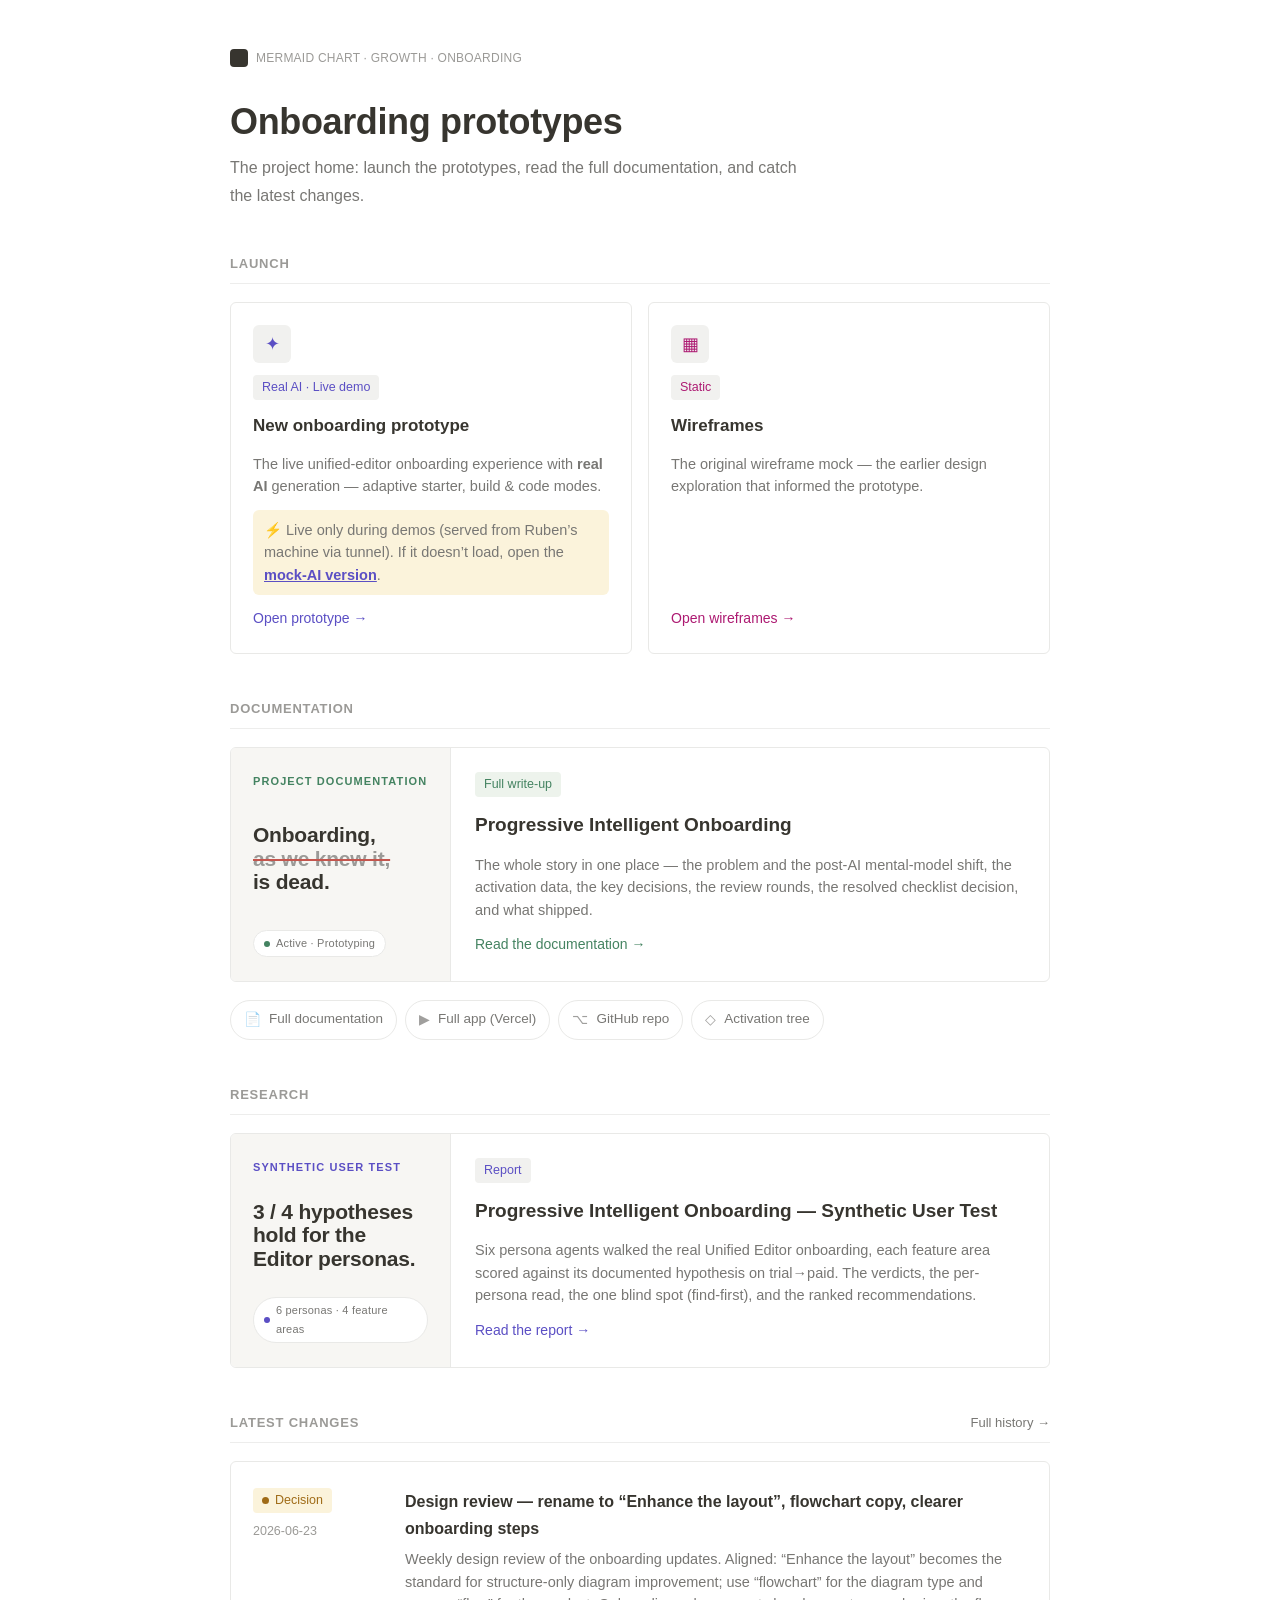
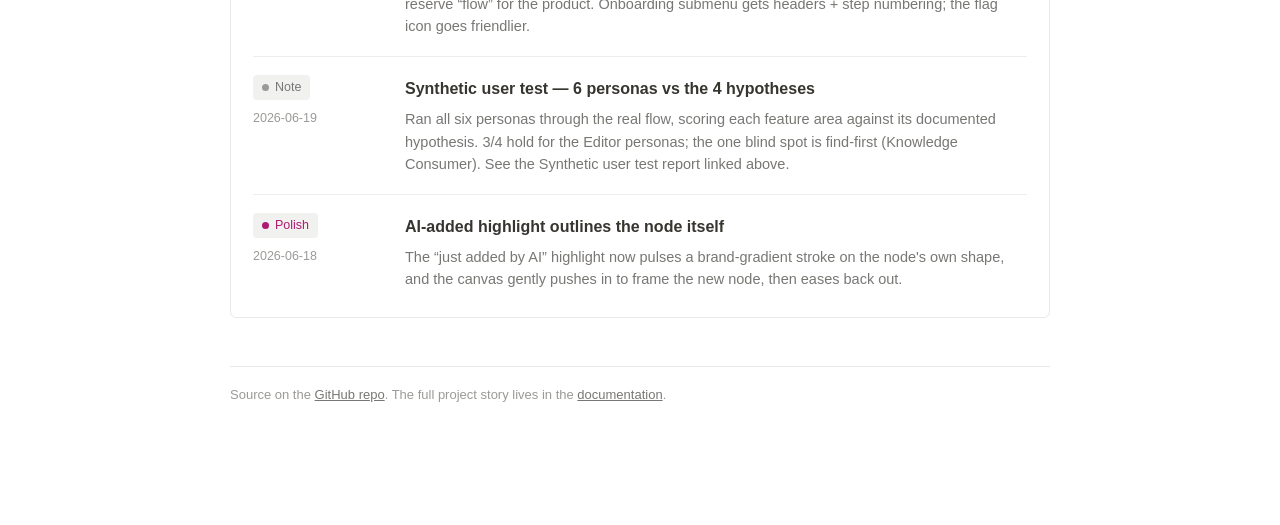
==== commit 6aff72c2: "Hub: restore Synthetic User Test as a full card in a Research section" ====
--- a/index.html
+++ b/index.html
@@ -219,7 +219,7 @@
         font-weight: 600;
       }
 
-      /* ---------- Documentation feature card ---------- */
+      /* ---------- Feature card (documentation + research) ---------- */
       .doc-card {
         display: grid;
         grid-template-columns: 220px 1fr;
@@ -253,6 +253,9 @@
         color: var(--green);
         font-weight: 600;
       }
+      .doc-card.research .doc-thumb .kicker {
+        color: var(--purple);
+      }
       .doc-thumb .strap {
         font-size: 21px;
         line-height: 1.12;
@@ -285,6 +288,9 @@
         border-radius: 50%;
         background: var(--green);
       }
+      .doc-card.research .doc-thumb .pdot {
+        background: var(--purple);
+      }
       .doc-body {
         padding: 24px;
         display: flex;
@@ -295,6 +301,10 @@
         background: var(--green-bg);
         color: var(--green);
       }
+      .doc-card.research .doc-body .tag {
+        background: var(--gray-bg);
+        color: var(--purple);
+      }
       .doc-body h3 {
         margin: 0;
         font-size: 19px;
@@ -308,6 +318,9 @@
       }
       .doc-body .go {
         color: var(--green);
+      }
+      .doc-card.research .doc-body .go {
+        color: var(--purple);
       }
       @media (max-width: 680px) {
         .doc-card {
@@ -530,11 +543,33 @@
 
         <div class="links" style="margin-top: 18px">
           <a href="./documentation/"><span class="ico">📄</span> Full documentation</a>
-          <a href="./synthetic-user-test.html"><span class="ico">🧪</span> Synthetic user test</a>
           <a href="https://unified-editor-ten.vercel.app/"><span class="ico">▶</span> Full app (Vercel)</a>
           <a href="https://github.com/rubenmango/Mermaid-onboarding-intelliagent-"><span class="ico">⌥</span> GitHub repo</a>
           <a href="https://mermaid.ai/app/projects/4fd27a49-a84c-4c00-99c5-d98790210369/diagrams/3564311c-bf39-4794-8918-57a1eb16488d"><span class="ico">◇</span> Activation tree</a>
         </div>
+      </section>
+
+      <!-- ===================== RESEARCH ===================== -->
+      <section aria-label="Research">
+        <div class="section-head"><h2>Research</h2></div>
+        <a class="doc-card research" href="./synthetic-user-test.html">
+          <div class="doc-thumb" aria-hidden="true">
+            <div class="kicker">Synthetic User Test</div>
+            <div class="strap">3&nbsp;/&nbsp;4 hypotheses<br />hold for the<br />Editor personas.</div>
+            <span class="pill"><span class="pdot"></span> 6 personas · 4 feature areas</span>
+          </div>
+          <div class="doc-body">
+            <span class="tag">Report</span>
+            <h3>Progressive Intelligent Onboarding — Synthetic User Test</h3>
+            <p>
+              Six persona agents walked the real Unified Editor onboarding, each
+              feature area scored against its documented hypothesis on
+              trial→paid. The verdicts, the per-persona read, the one blind spot
+              (find-first), and the ranked recommendations.
+            </p>
+            <span class="go">Read the report →</span>
+          </div>
+        </a>
       </section>
 
       <!-- ===================== LATEST CHANGES ===================== -->
@@ -562,6 +597,12 @@
       // Edit this array to publish entries. The hub only shows these three;
       // the full history lives in ./documentation/#evolution.
       const LATEST = [
+        {
+          date: "2026-06-23",
+          cat: "decision",
+          title: "Design review — rename to “Enhance the layout”, flowchart copy, clearer onboarding steps",
+          what: "Weekly design review of the onboarding updates. Aligned: “Enhance the layout” becomes the standard for structure-only diagram improvement; use “flowchart” for the diagram type and reserve “flow” for the product. Onboarding submenu gets headers + step numbering; the flag icon goes friendlier.",
+        },
         {
           date: "2026-06-19",
           cat: "note",
